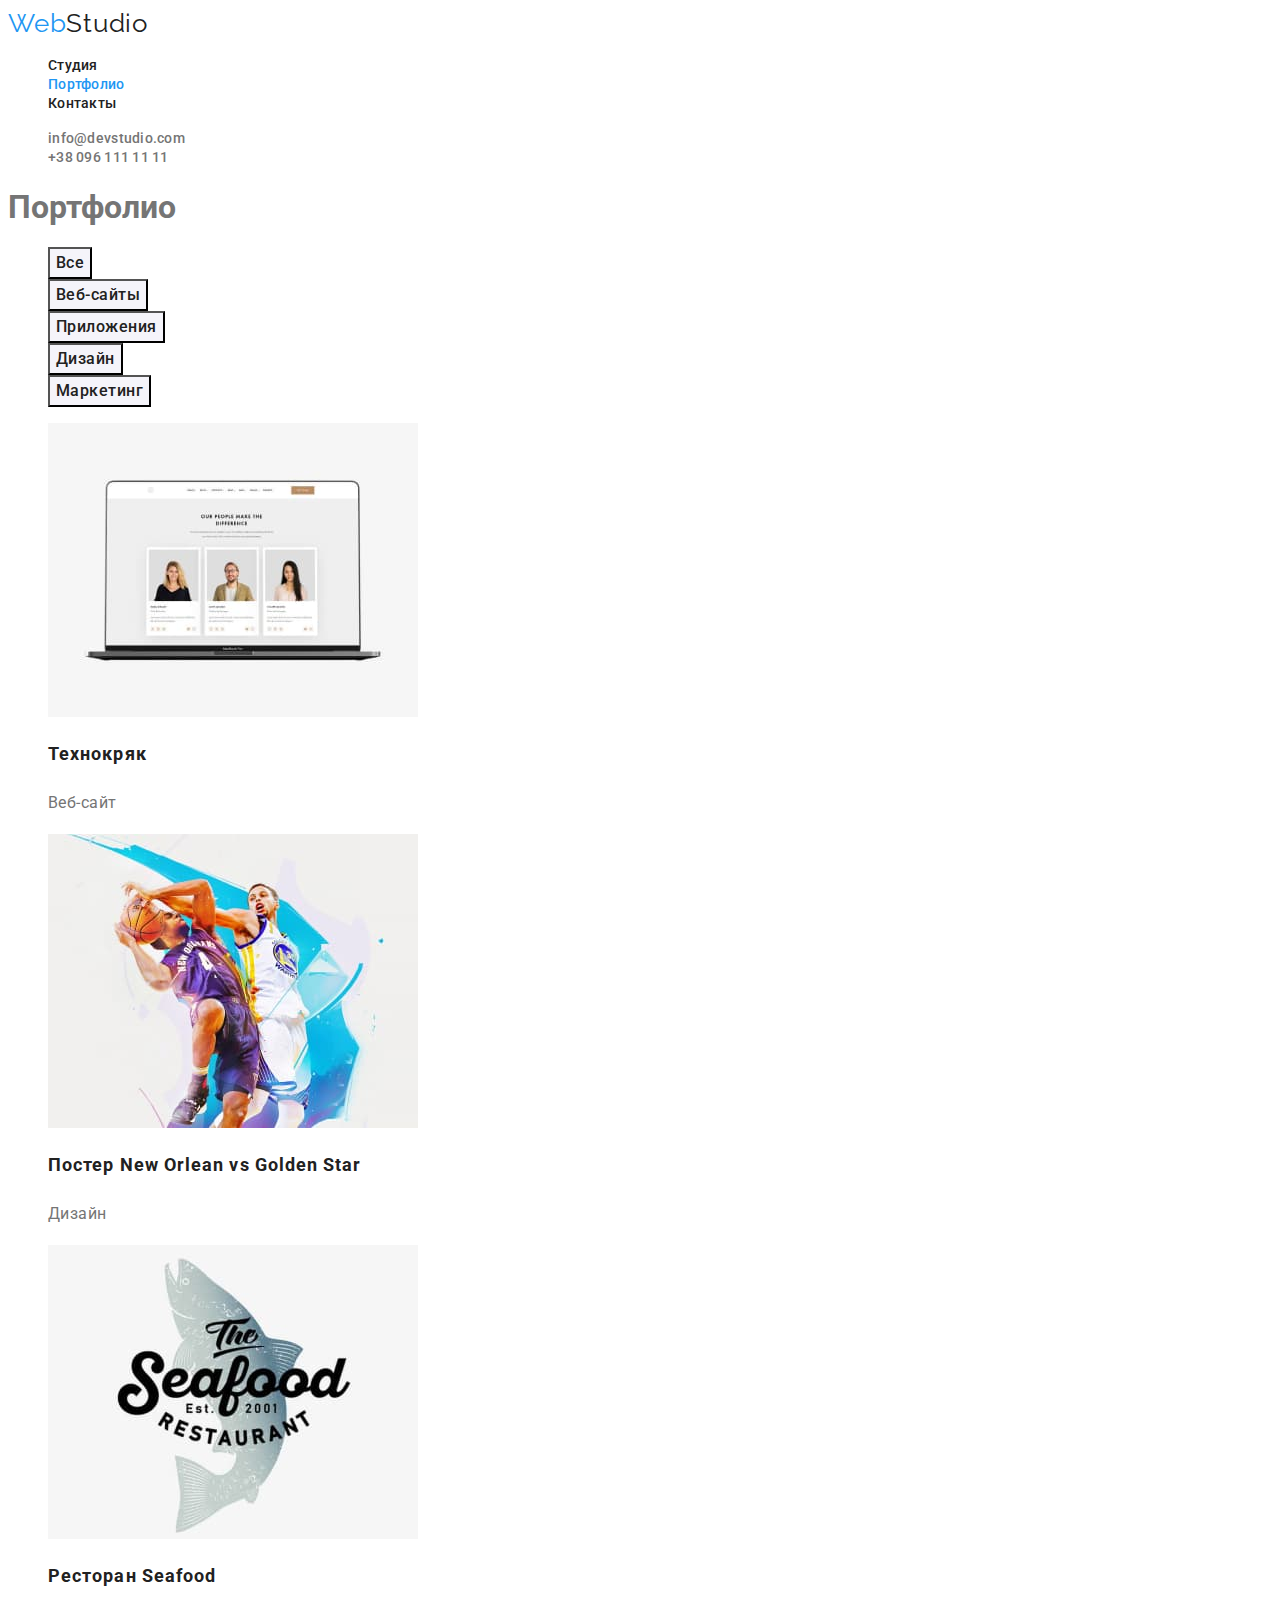
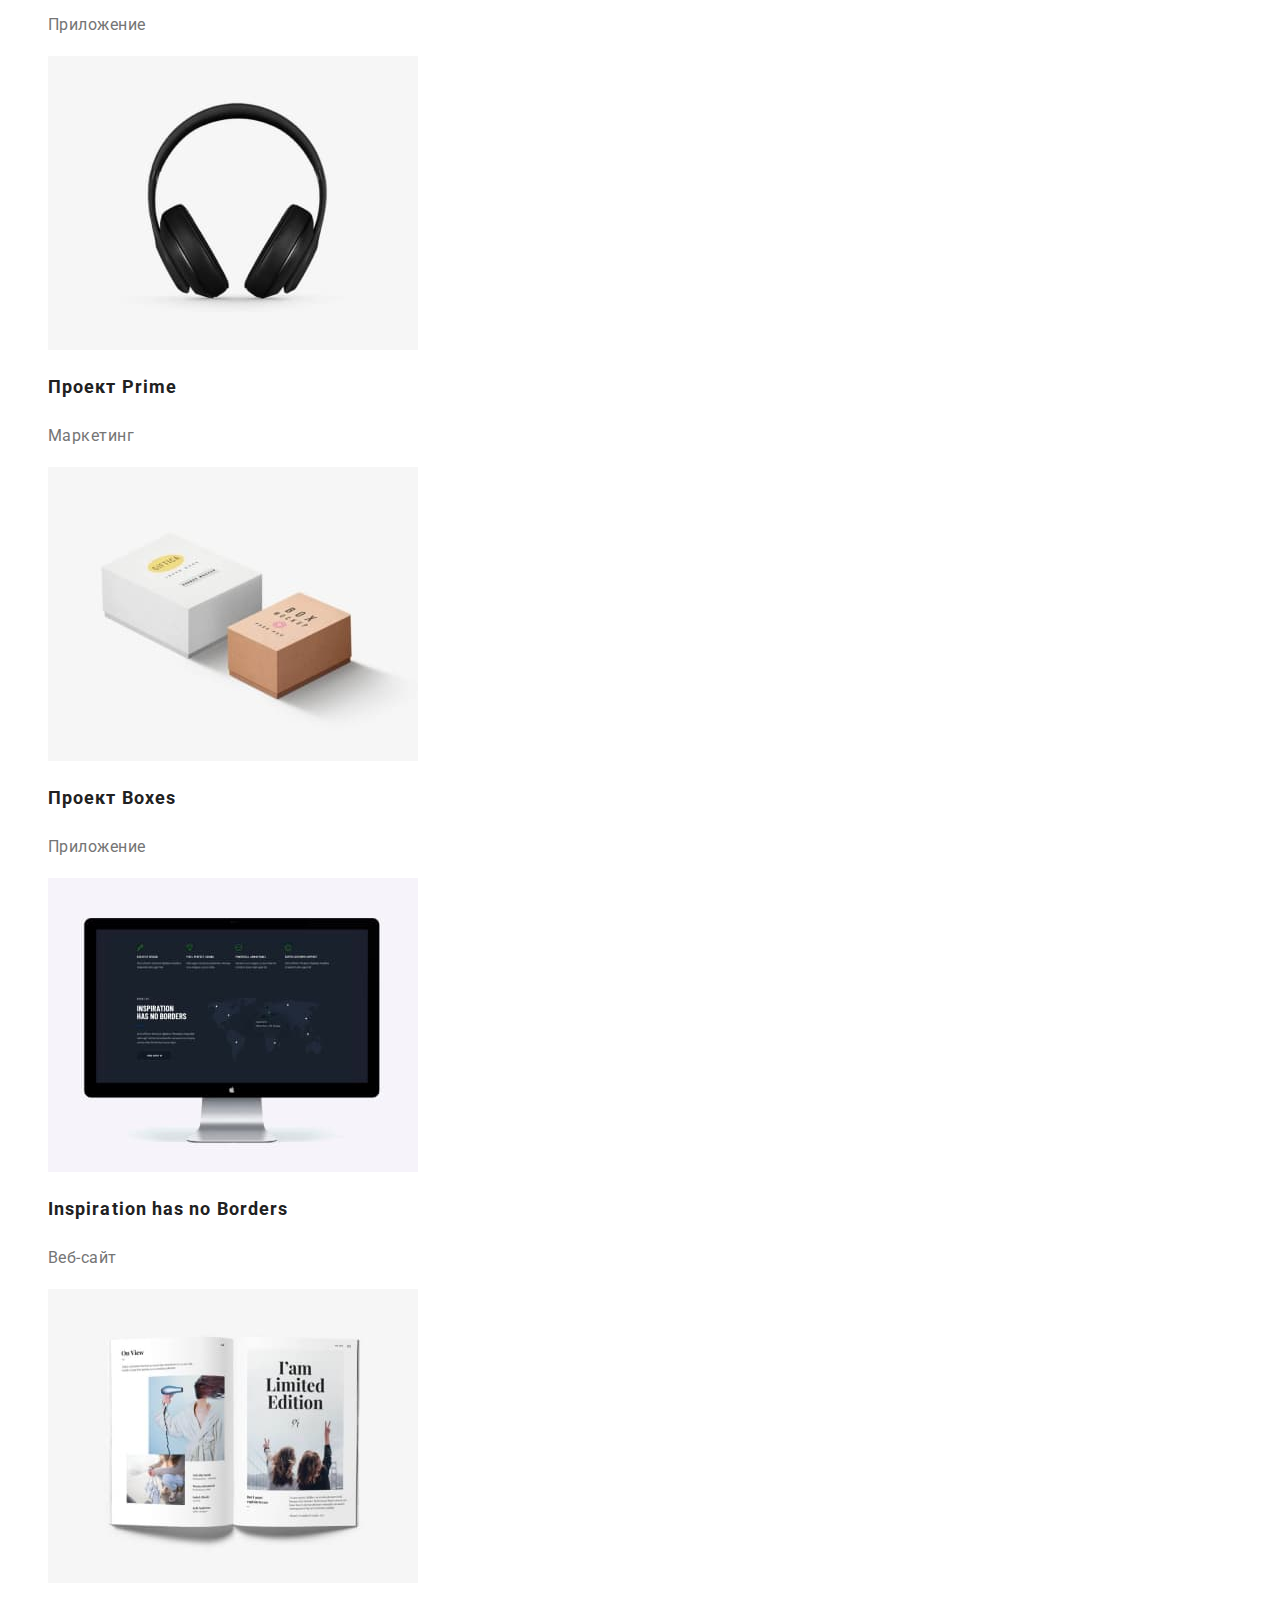
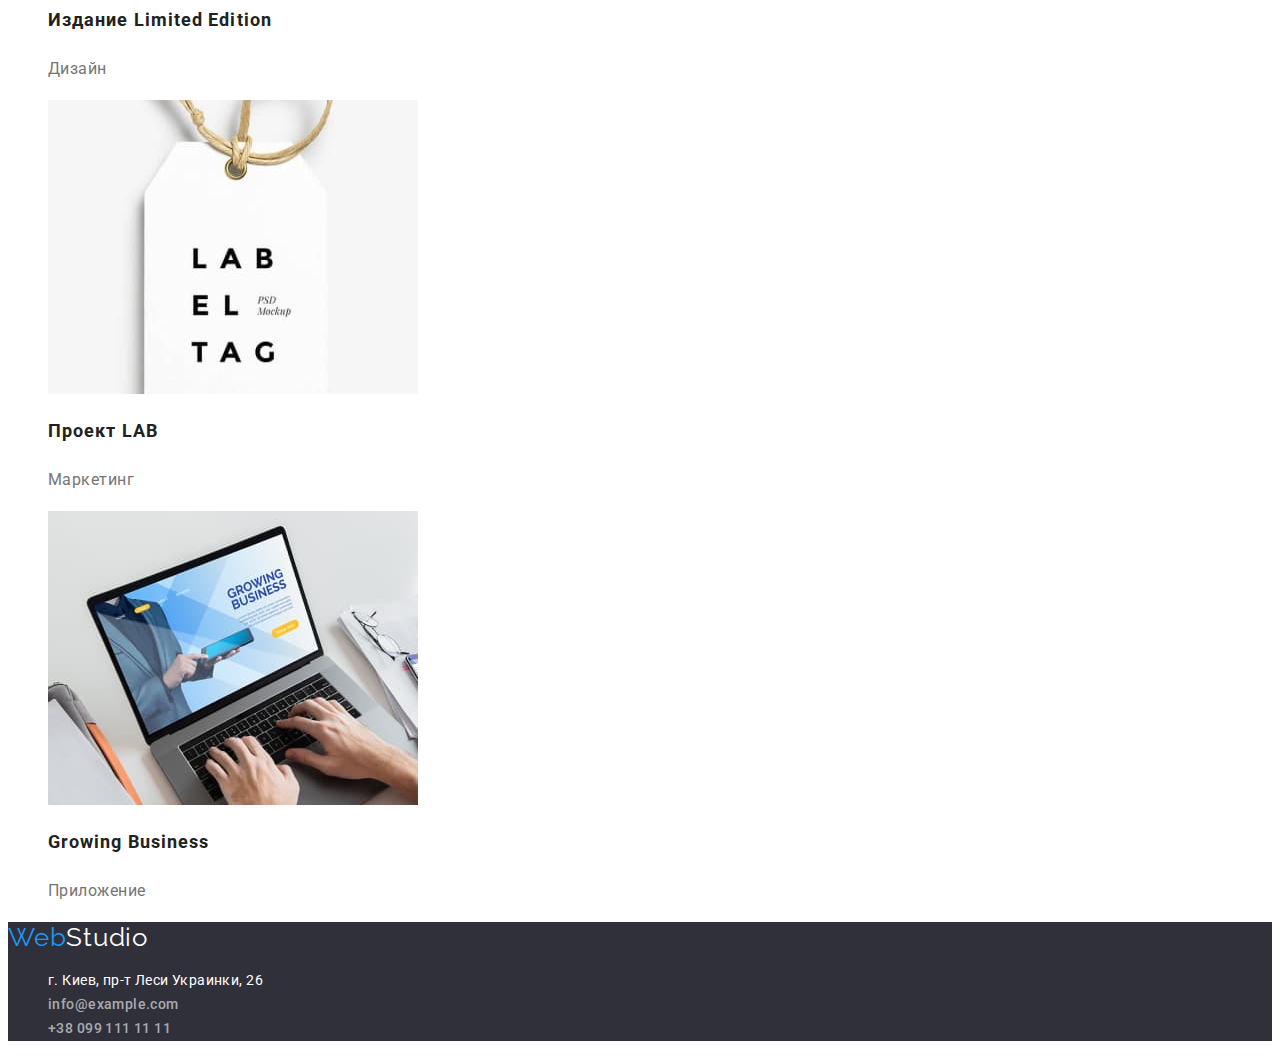
==== portfolio.html @ 7eb6d154 "Copy files from hw 02" ====
<!DOCTYPE html>
<html lang="ru">

<head>
    <meta charset="UTF-8">
    <meta http-equiv="X-UA-Compatible" content="IE=edge">
    <meta name="viewport" content="width=device-width, initial-scale=1.0">
    <title>Студия</title>
    <link
        href="https://fonts.googleapis.com/css2?family=Raleway:wght@700&family=Roboto:wght@400;500;700;900&display=swap"
        rel="stylesheet">
    <link rel="stylesheet" href="./css/styles.css">
</head>

<body>
    <header class="head">
        <a class="logo link" lang="en" href="./index.html">Web<span class="logo-studio">Studio</span></a>
        <nav>
            <ul>
                <li>
                    <a class="nav link" href="./index.html">Студия</a>
                </li>
                <li>
                    <a class="nav link current-page" href="./portfolio.html">Портфолио</a>
                </li>
                <li>
                    <a class="nav link" href="#contacts">Контакты</a>
                </li>
            </ul>
        </nav>
        <ul>
            <li>
                <a class="contact link" href="mailto:info@devstudio.com">info@devstudio.com</a>
            </li>
            <li>
                <a class="contact link" href="tel:+380961111111">+38 096 111 11 11</a>
            </li>
        </ul>
    </header>

    <main>
        <section>
            <h1>Портфолио</h1>
            <ul class="filter">
                <li>
                    <button class="filter-button" type="button">Все</button>                          
                </li>
                <li>
                    <button class="filter-button" type="button">Веб-сайты</button>
                </li>
                <li>
                    <button class="filter-button" type="button">Приложения</button>
                </li>
                <li>
                    <button class="filter-button" type="button">Дизайн</button>
                </li>
                <li>
                    <button class="filter-button" type="button">Маркетинг</button>
                </li>
            </ul>
            <ul>
                <li>
                    <a class="link" href="">
                        <img src="./images/portfolio/img-techno.jpg" alt="Страница сайта с командой" width="370" height="294">
                        <h2 class="project">Технокряк</h2>
                        <p class="project-description">Веб-сайт</p>
                    </a>
                </li>
                <li>
                    <a class="link" href="">
                        <img src="./images/portfolio/img-basketball.jpg" alt="Баскетболисты" width="370" height="294">
                        <h2 class="project">Постер New Orlean vs Golden Star</h2>
                        <p class="project-description">Дизайн</p>
                    </a>
                </li>
                <li>
                    <a class="link" href="">
                        <img src="./images/portfolio/img-seafood.jpg" alt="Логотип ресторана Seafood" width="370" height="294">
                        <h2 class="project">Ресторан Seafood</h2>
                        <p class="project-description">Приложение</p>
                    </a>
                </li>
                <li>
                    <a class="link" href="">
                        <img src="./images/portfolio/img-headphones.jpg" alt="Наушники" width="370" height="294">
                        <h2 class="project">Проект Prime</h2>
                        <p class="project-description">Маркетинг</p>
                    </a>
                </li>
                <li>
                    <a class="link" href="">
                        <img src="./images/portfolio/img-boxes.jpg" alt="Коробки" width="370" height="294">
                        <h2 class="project">Проект Boxes</h2>
                        <p class="project-description">Приложение</p>
                    </a>
                </li>
                <li>
                    <a class="link" href="">
                        <img src="./images/portfolio/img-monitor.jpg" alt="Монитор" width="370" height="294">
                        <h2 class="project">Inspiration has no Borders</h2>
                        <p class="project-description">Веб-сайт</p>
                    </a>
                </li>
                <li>
                    <a class="link" href="">
                        <img src="./images/portfolio/img-limited.jpg" alt="Журнал" width="370" height="294">
                        <h2 class="project">Издание Limited Edition</h2>
                        <p class="project-description">Дизайн</p>
                    </a>
                </li>
                <li>
                    <a class="link" href="">
                        <img src="./images/portfolio/img-lab.jpg" alt="Ярлык" width="370" height="294">
                        <h2 class="project">Проект LAB</h2>
                        <p class="project-description">Маркетинг</p>
                    </a>
                </li>
                <li>
                    <a class="link" href="">
                        <img src="./images/portfolio/img-laptop.jpg" alt="Ноутбук" width="370" height="294">
                        <h2 class="project">Growing Business</h2>
                        <p class="project-description">Приложение</p>
                    </a>
                </li>
            </ul>
        </section>
    </main>

    <footer class="footer">
        <a class="logo link" lang="en" href="./index.html">Web<span class="logo-studio">Studio</span></a>
        <address id="contacts" class="footer-adress">
            <ul>
                <li>
                    <a class="adress link" href="https://goo.gl/maps/GVKszzcCuVBAkBWa6" target="_blank"
                        rel="noopener noreferrer">г. Киев, пр-т Леси Украинки, 26</a>
                </li>
                <li>
                    <a class="contact link" href="mailto:info@example.com">info@example.com</a>
                </li>
                <li>
                    <a class="contact link" href="tel:+380991111111">+38 099 111 11 11</a>
                </li>
            </ul>
        </address>
    </footer>

</body>

</html>
---- css/styles.css ----
:root {
    --primary-text-color: #757575;
    --secondary-text-color: #212121;
    --white-text-color: #FFFFFF;
    --alternative-text-color: #2196F3;
    --secondary-background-color: #F5F4FA;
    --footer-background-color: #2F303A;
    --primary-backgound-color: #FFFFFF;
    --contact-text-color: rgba(255, 255, 255, 0.6);
    --button-background-color: #188CE8;
}


body {
    color: var(--primary-text-color);
    font-family: "Roboto", sans-serif;
    background-color: var(--primary-backgound-color);
}


li {
    list-style-type: none;
}


.nav {
    color: var(--secondary-text-color);
    font-weight: 500;
    font-size: 14px;
    line-height: 1.14;
    letter-spacing: 0.02em;
}


.contact {
    color: var(--primary-text-color);
    font-weight: 500;
    font-size: 14px;
    line-height: 1.14;
    letter-spacing: 0.02em;
}


.footer .contact{
    line-height: 1.71;
    letter-spacing: 0.03em;
    color: var(--contact-text-color);
}


.adress {
    color: var(--white-text-color);
    font-size: 14px;
    line-height: 1.71;    
    letter-spacing: 0.03em;
}


.hero,
.footer {
    background-color: var(--footer-background-color);
}


.text-hero {
    color: var(--white-text-color);
    font-weight: 900;
    font-size: 44px;
    line-height: 1.36;
    text-align: center;
    letter-spacing: 0.06em;
    text-transform: uppercase;
}


.button {
    font-family: inherit;
    font-weight: 700;
    font-size: 16px;
    line-height: 1.87;
    letter-spacing: 0.06em;
    color: var(--white-text-color);
    background-color: var(--alternative-text-color);
    cursor: pointer;
}


.button:hover,
.button:focus {
    background-color: var(--button-background-color);
}


.section-header {
    font-weight: 700;
    font-size: 36px;
    line-height: 1.16;
    text-align: center;
    letter-spacing: 0.03em;

    color: var(--secondary-text-color);
}


.secondary-header {
    font-weight: 700;
    font-size: 14px;
    line-height: 1.14;
    letter-spacing: 0.03em;
    text-transform: uppercase;
    color: var(--secondary-text-color);
}


.description {
    font-size: 14px;
    line-height: 1.71;
    letter-spacing: 0.03em;
}


.team {
    background-color: var(--secondary-background-color);
}


.name {
    font-weight: 500;
    font-size: 16px;
    line-height: 1.19;
    text-align: center;
    letter-spacing: 0.03em;
    color: var(--secondary-text-color);
}


.profession {
    font-size: 16px;
    line-height: 1.19;
    text-align: center;
    letter-spacing: 0.03em;
}


.logo {         
    font-family: "Raleway", sans-serif;
    color: var(--alternative-text-color);
    font-size: 26px;
    line-height: 1.2;
    letter-spacing: 0.03em;
}


.logo-studio {
    color: var(--secondary-text-color);
}


.footer .logo-studio {
    color: var(--white-text-color);
}


.link {
    text-decoration: none;
}


.footer-adress {
    font-style: normal;
}


.link:hover,
link:focus {
    color: var(--alternative-text-color)
}


.filter-button {
    font-family: inherit;
    color: var(--secondary-text-color);
    background-color: var(--secondary-background-color);
    font-weight: 500;
    font-size: 16px;
    line-height: 1.62;
    letter-spacing: 0.03em;
    cursor: pointer;
}


.filter-button:hover,
.filter-button:focus {
    color: var(--white-text-color);
    background-color: var(--alternative-text-color);
}


.project {
    font-weight: 700;
    font-size: 18px;
    line-height: 2;
    letter-spacing: 0.06em;
    color: var(--secondary-text-color);
}


.project-description {
    font-size: 16px;
    line-height: 1.88;
    letter-spacing: 0.03em;
    color: var(--primary-text-color);
}


.current-page {
    color: var(--alternative-text-color);
}
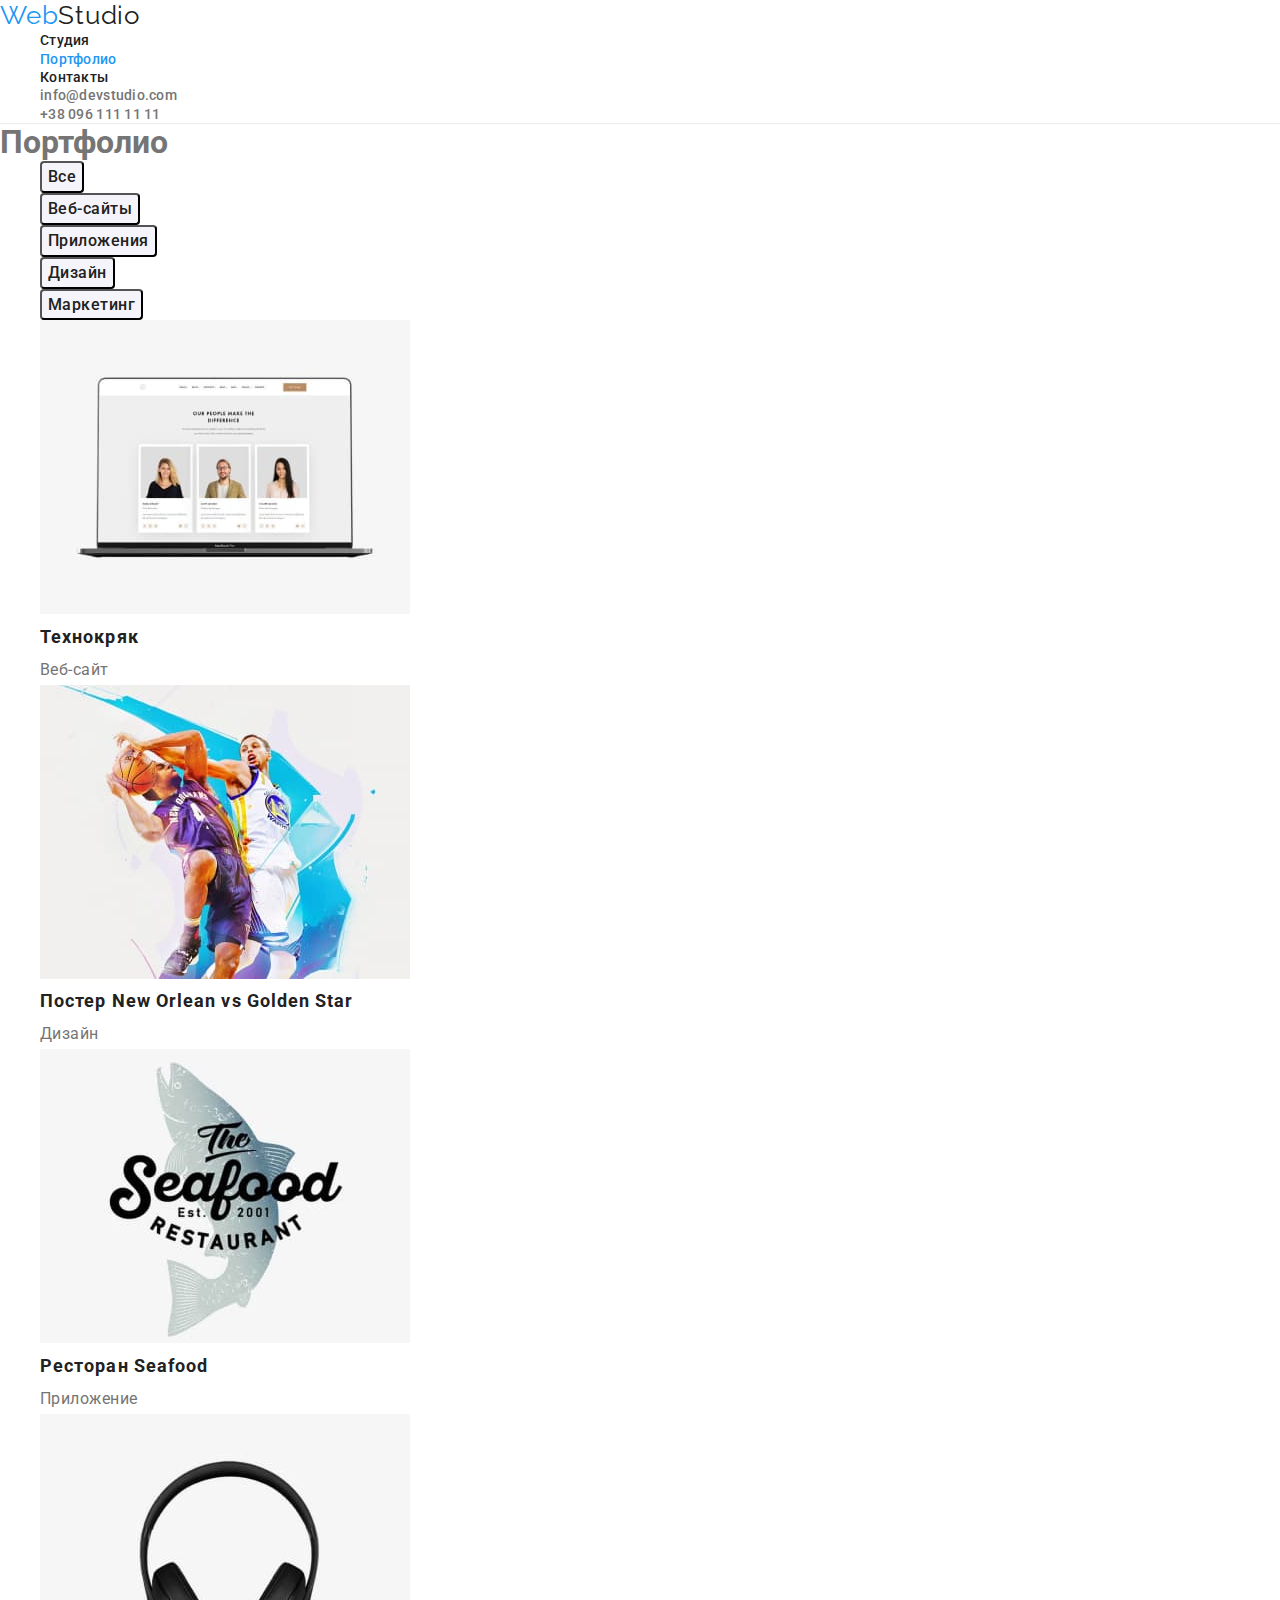
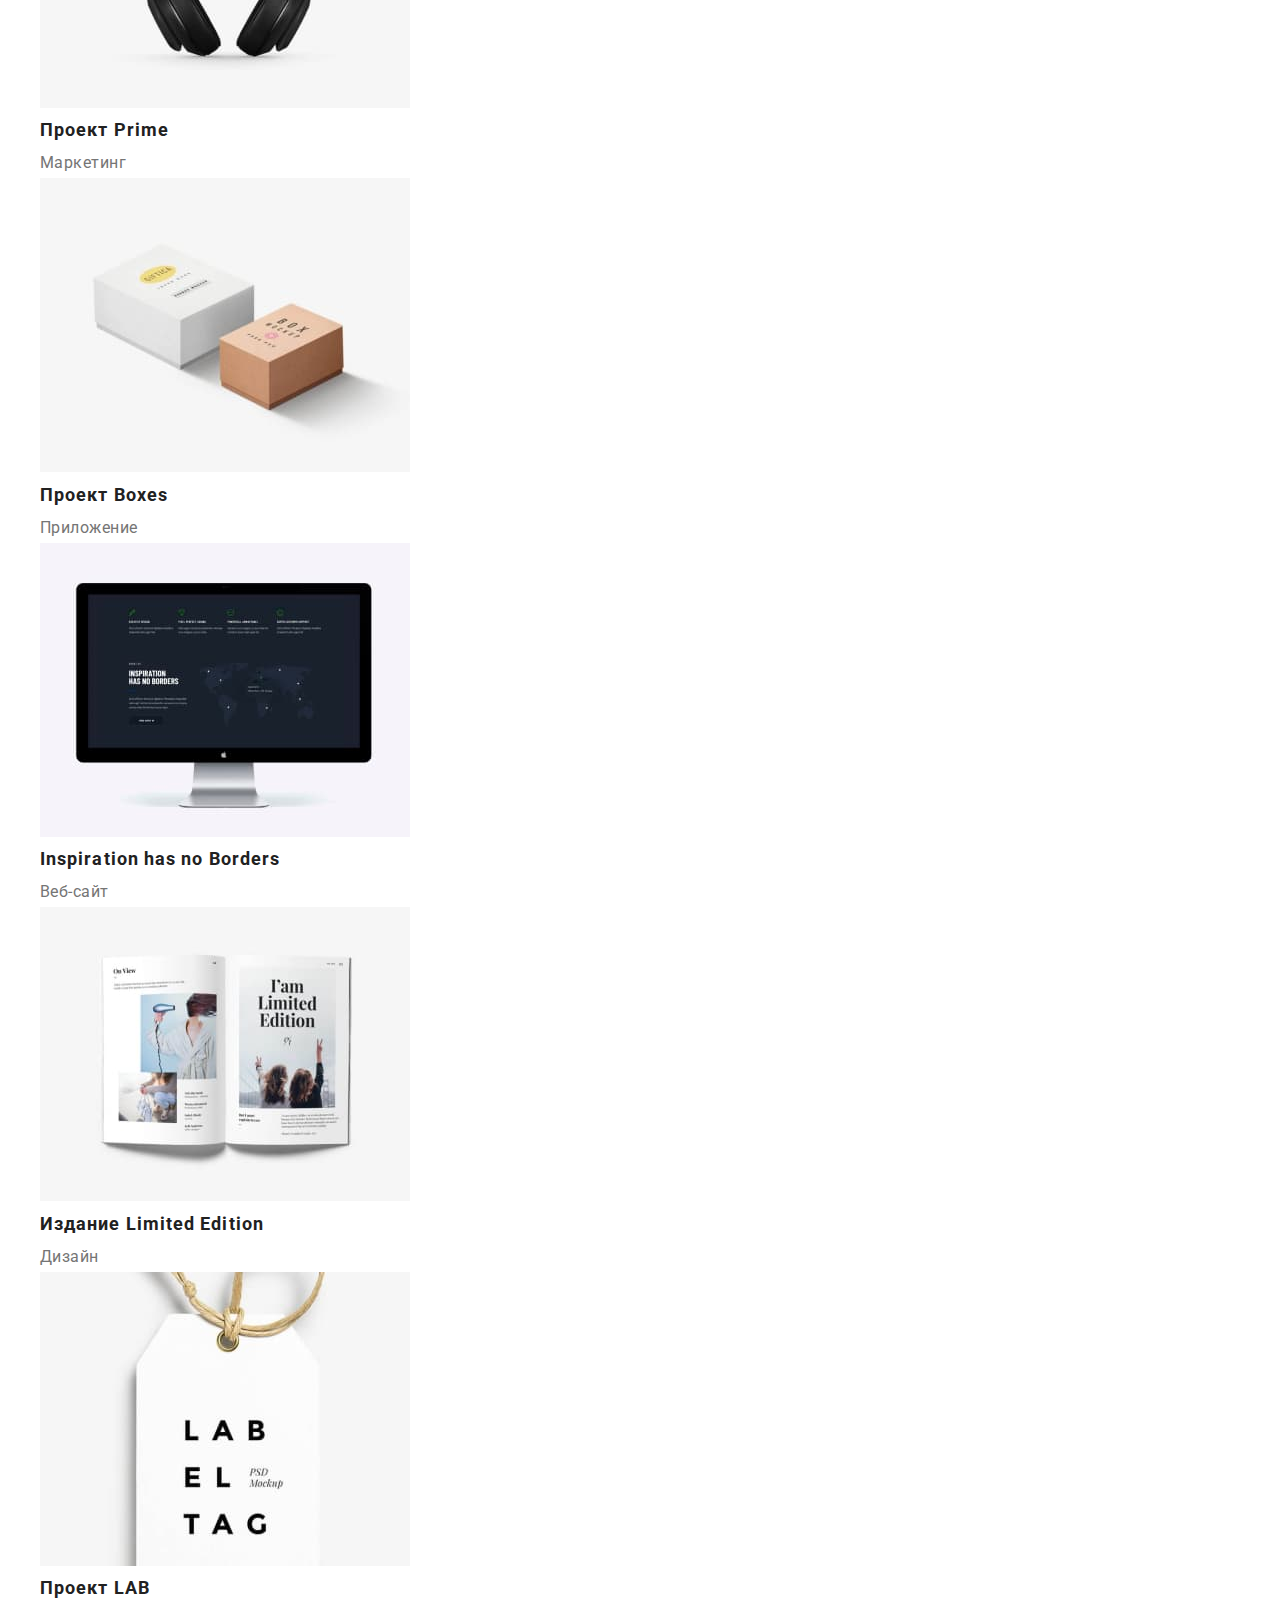
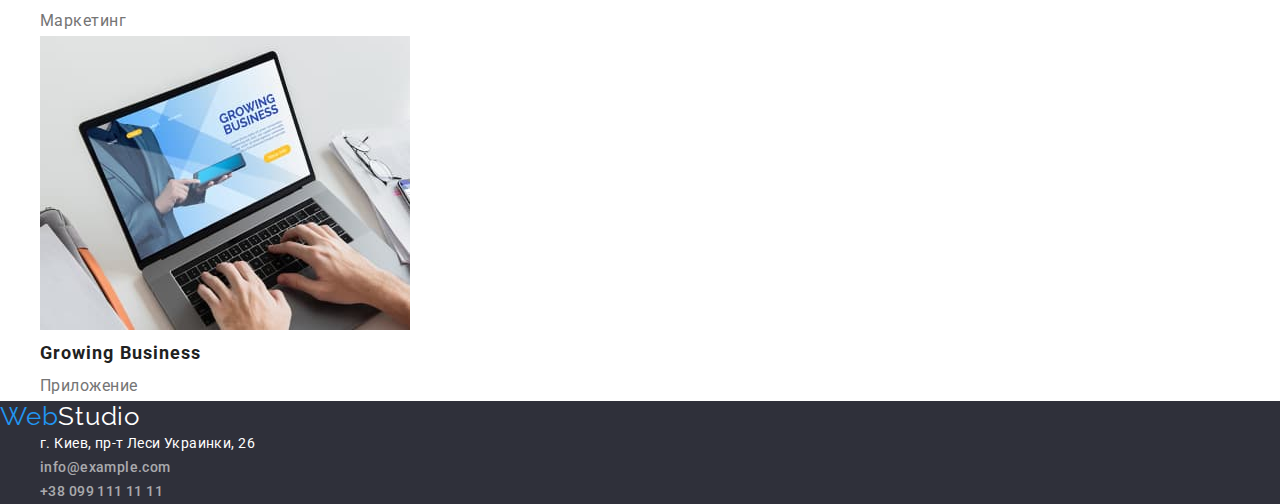
==== commit 1298b7f0: "CSS changes" ====
--- a/portfolio.html
+++ b/portfolio.html
@@ -6,6 +6,7 @@
     <meta http-equiv="X-UA-Compatible" content="IE=edge">
     <meta name="viewport" content="width=device-width, initial-scale=1.0">
     <title>Студия</title>
+    <link rel="stylesheet" href="https://cdnjs.cloudflare.com/ajax/libs/modern-normalize/1.0.0/modern-normalize.min.css">
     <link
         href="https://fonts.googleapis.com/css2?family=Raleway:wght@700&family=Roboto:wght@400;500;700;900&display=swap"
         rel="stylesheet">
--- a/css/styles.css
+++ b/css/styles.css
@@ -23,6 +23,48 @@
 }
 
 
+h1,
+h2,
+h3,
+ul,
+p {
+    margin: 0;
+}
+
+
+.container {
+    width: 1200px;
+    padding: 0 15px;
+    margin: auto;
+}
+
+.head {
+    border-bottom: 1px solid #ECECEC;
+}
+
+.head-nav {
+    display: flex;
+    align-items: center;
+}
+
+.nav-link,
+.nav-contact {
+    display: flex;
+}
+
+
+.nav-contact .item + .item {
+    margin-left: 50px;
+}
+
+.nav-link .item + .item {
+    margin-left: 50px;
+}
+
+.nav-contact {
+    margin-left: auto;
+}
+
 .nav {
     color: var(--secondary-text-color);
     font-weight: 500;
@@ -82,6 +124,7 @@
     color: var(--white-text-color);
     background-color: var(--alternative-text-color);
     cursor: pointer;
+    border-radius: 4px;
 }
 
 
@@ -186,6 +229,7 @@
     line-height: 1.62;
     letter-spacing: 0.03em;
     cursor: pointer;
+    border-radius: 4px;
 }
 
 
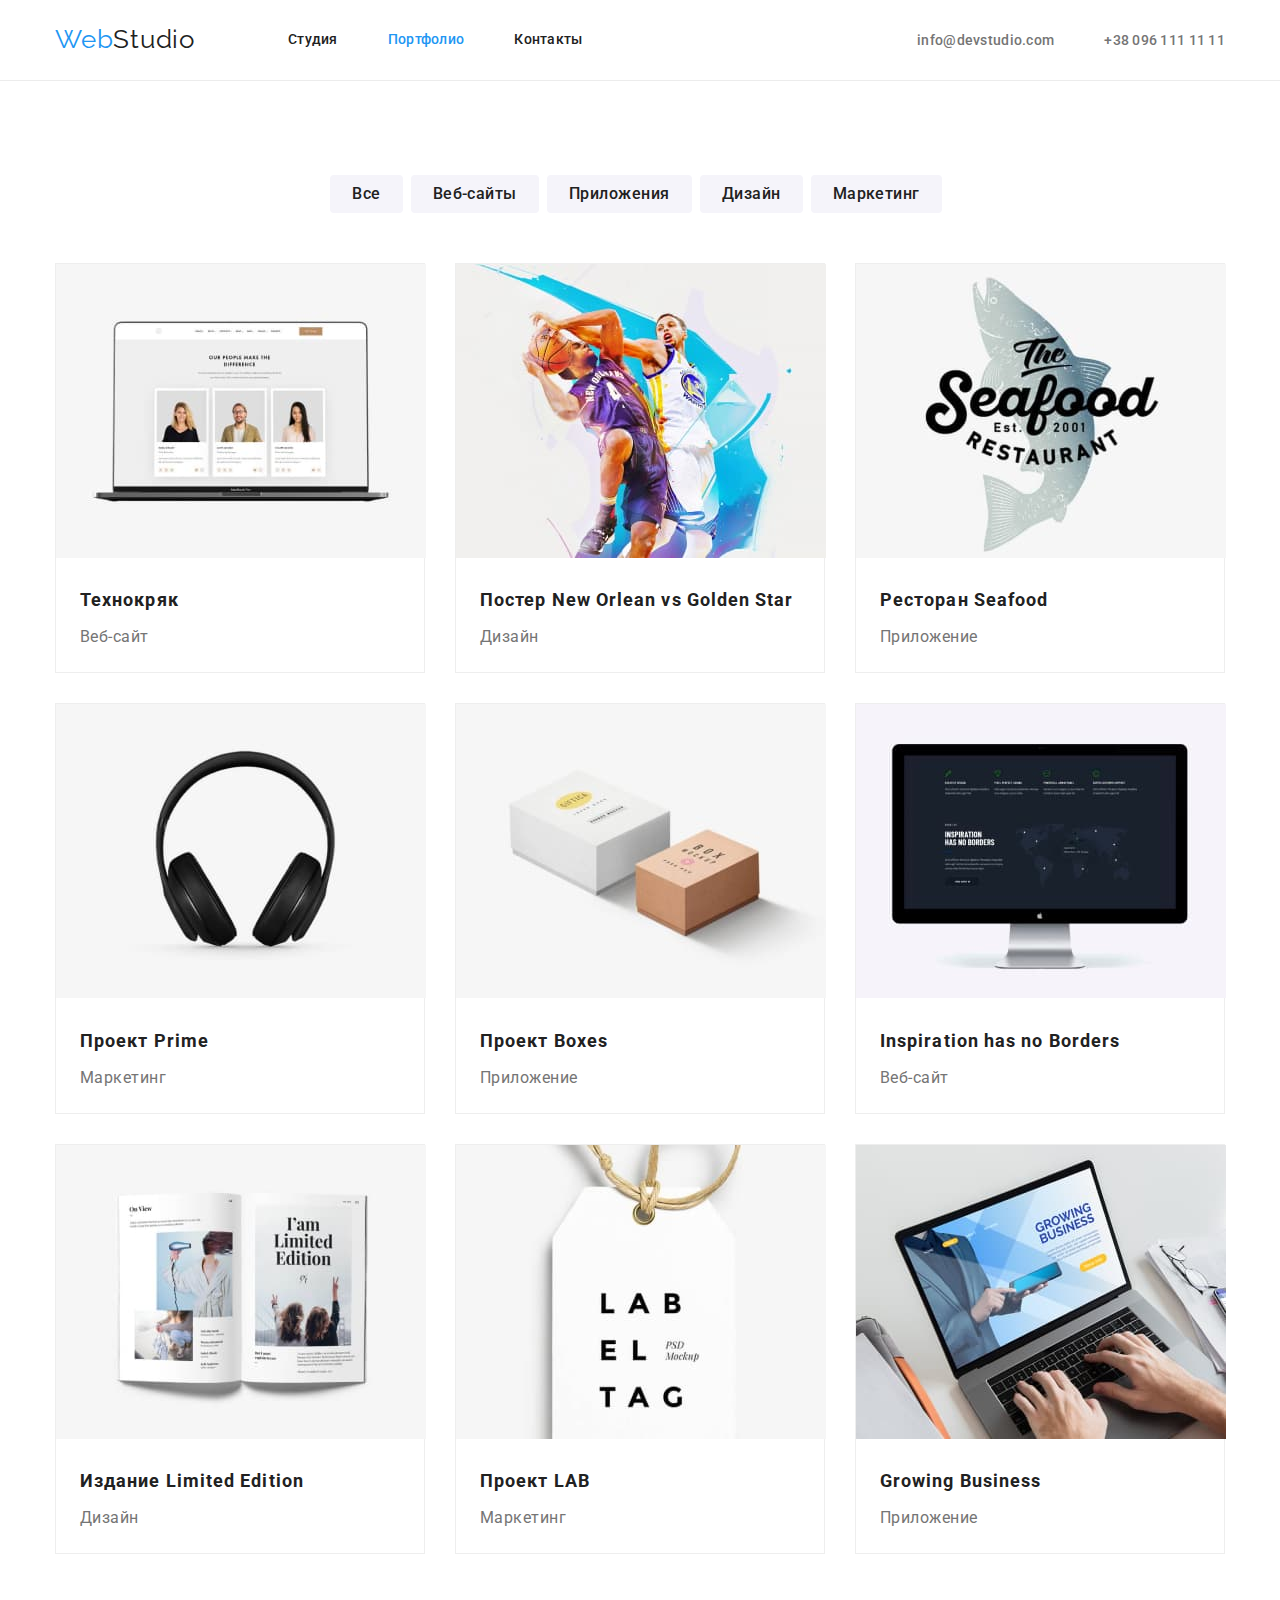
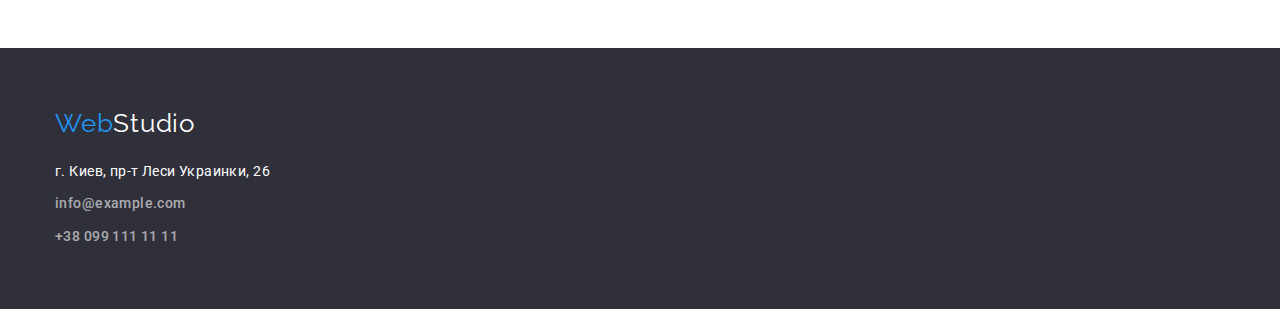
==== commit cba94ba3: "CSS changes for HW-03" ====
--- a/portfolio.html
+++ b/portfolio.html
@@ -15,134 +15,142 @@
 
 <body>
     <header class="head">
-        <a class="logo link" lang="en" href="./index.html">Web<span class="logo-studio">Studio</span></a>
-        <nav>
-            <ul>
-                <li>
-                    <a class="nav link" href="./index.html">Студия</a>
-                </li>
-                <li>
-                    <a class="nav link current-page" href="./portfolio.html">Портфолио</a>
-                </li>
-                <li>
-                    <a class="nav link" href="#contacts">Контакты</a>
-                </li>
-            </ul>
-        </nav>
-        <ul>
-            <li>
-                <a class="contact link" href="mailto:info@devstudio.com">info@devstudio.com</a>
-            </li>
-            <li>
-                <a class="contact link" href="tel:+380961111111">+38 096 111 11 11</a>
-            </li>
-        </ul>
+        <div class="container">
+            <div class="head-nav">
+                <a class="logo link" lang="en" href="./index.html">Web<span class="logo-studio">Studio</span></a>
+                <nav class="nav">
+                    <ul class="nav-link">
+                        <li class="item">
+                            <a class="nav link" href="./index.html">Студия</a>
+                        </li>
+                        <li class="item">
+                            <a class="nav link current-page" href="./portfolio.html">Портфолио</a>
+                        </li>
+                        <li class="item">
+                            <a class="nav link" href="#contacts">Контакты</a>
+                        </li>
+                    </ul>
+                </nav>
+                <ul class="nav-contact">
+                    <li class="item">
+                        <a class="contact link" href="mailto:info@devstudio.com">info@devstudio.com</a>
+                    </li>
+                    <li class="item">
+                        <a class="contact link" href="tel:+380961111111">+38 096 111 11 11</a>
+                    </li>
+                </ul>
+            </div>
+        </div>
     </header>
 
     <main>
-        <section>
-            <h1>Портфолио</h1>
-            <ul class="filter">
-                <li>
-                    <button class="filter-button" type="button">Все</button>                          
-                </li>
-                <li>
-                    <button class="filter-button" type="button">Веб-сайты</button>
-                </li>
-                <li>
-                    <button class="filter-button" type="button">Приложения</button>
-                </li>
-                <li>
-                    <button class="filter-button" type="button">Дизайн</button>
-                </li>
-                <li>
-                    <button class="filter-button" type="button">Маркетинг</button>
-                </li>
-            </ul>
-            <ul>
-                <li>
-                    <a class="link" href="">
-                        <img src="./images/portfolio/img-techno.jpg" alt="Страница сайта с командой" width="370" height="294">
-                        <h2 class="project">Технокряк</h2>
-                        <p class="project-description">Веб-сайт</p>
-                    </a>
-                </li>
-                <li>
-                    <a class="link" href="">
-                        <img src="./images/portfolio/img-basketball.jpg" alt="Баскетболисты" width="370" height="294">
-                        <h2 class="project">Постер New Orlean vs Golden Star</h2>
-                        <p class="project-description">Дизайн</p>
-                    </a>
-                </li>
-                <li>
-                    <a class="link" href="">
-                        <img src="./images/portfolio/img-seafood.jpg" alt="Логотип ресторана Seafood" width="370" height="294">
-                        <h2 class="project">Ресторан Seafood</h2>
-                        <p class="project-description">Приложение</p>
-                    </a>
-                </li>
-                <li>
-                    <a class="link" href="">
-                        <img src="./images/portfolio/img-headphones.jpg" alt="Наушники" width="370" height="294">
-                        <h2 class="project">Проект Prime</h2>
-                        <p class="project-description">Маркетинг</p>
-                    </a>
-                </li>
-                <li>
-                    <a class="link" href="">
-                        <img src="./images/portfolio/img-boxes.jpg" alt="Коробки" width="370" height="294">
-                        <h2 class="project">Проект Boxes</h2>
-                        <p class="project-description">Приложение</p>
-                    </a>
-                </li>
-                <li>
-                    <a class="link" href="">
-                        <img src="./images/portfolio/img-monitor.jpg" alt="Монитор" width="370" height="294">
-                        <h2 class="project">Inspiration has no Borders</h2>
-                        <p class="project-description">Веб-сайт</p>
-                    </a>
-                </li>
-                <li>
-                    <a class="link" href="">
-                        <img src="./images/portfolio/img-limited.jpg" alt="Журнал" width="370" height="294">
-                        <h2 class="project">Издание Limited Edition</h2>
-                        <p class="project-description">Дизайн</p>
-                    </a>
-                </li>
-                <li>
-                    <a class="link" href="">
-                        <img src="./images/portfolio/img-lab.jpg" alt="Ярлык" width="370" height="294">
-                        <h2 class="project">Проект LAB</h2>
-                        <p class="project-description">Маркетинг</p>
-                    </a>
-                </li>
-                <li>
-                    <a class="link" href="">
-                        <img src="./images/portfolio/img-laptop.jpg" alt="Ноутбук" width="370" height="294">
-                        <h2 class="project">Growing Business</h2>
-                        <p class="project-description">Приложение</p>
-                    </a>
-                </li>
-            </ul>
+        <section class="section">
+            <div class="container">
+                <h1 class="visually-hidden">Портфолио</h1>
+                <ul class="filter">
+                    <li class="item">
+                        <button class="filter-button" type="button">Все</button>
+                    </li>
+                    <li class="item">
+                        <button class="filter-button" type="button">Веб-сайты</button>
+                    </li>
+                    <li class="item">
+                        <button class="filter-button" type="button">Приложения</button>
+                    </li>
+                    <li class="item">
+                        <button class="filter-button" type="button">Дизайн</button>
+                    </li>
+                    <li class="item">
+                        <button class="filter-button" type="button">Маркетинг</button>
+                    </li>
+                </ul>
+                <ul class="work-list">
+                    <li class="item">
+                        <a class="link" href="">
+                            <img src="./images/portfolio/img-techno.jpg" alt="Страница сайта с командой" width="370" height="294">
+                            <h2 class="project">Технокряк</h2>
+                            <p class="project-description">Веб-сайт</p>
+                        </a>
+                    </li>
+                    <li class="item">
+                        <a class="link" href="">
+                            <img src="./images/portfolio/img-basketball.jpg" alt="Баскетболисты" width="370" height="294">
+                            <h2 class="project">Постер New Orlean vs Golden Star</h2>
+                            <p class="project-description">Дизайн</p>
+                        </a>
+                    </li>
+                    <li class="item">
+                        <a class="link" href="">
+                            <img src="./images/portfolio/img-seafood.jpg" alt="Логотип ресторана Seafood" width="370" height="294">
+                            <h2 class="project">Ресторан Seafood</h2>
+                            <p class="project-description">Приложение</p>
+                        </a>
+                    </li>
+                    <li class="item">
+                        <a class="link" href="">
+                            <img src="./images/portfolio/img-headphones.jpg" alt="Наушники" width="370" height="294">
+                            <h2 class="project">Проект Prime</h2>
+                            <p class="project-description">Маркетинг</p>
+                        </a>
+                    </li>
+                    <li class="item">
+                        <a class="link" href="">
+                            <img src="./images/portfolio/img-boxes.jpg" alt="Коробки" width="370" height="294">
+                            <h2 class="project">Проект Boxes</h2>
+                            <p class="project-description">Приложение</p>
+                        </a>
+                    </li>
+                    <li class="item">
+                        <a class="link" href="">
+                            <img src="./images/portfolio/img-monitor.jpg" alt="Монитор" width="370" height="294">
+                            <h2 class="project">Inspiration has no Borders</h2>
+                            <p class="project-description">Веб-сайт</p>
+                        </a>
+                    </li>
+                    <li class="item">
+                        <a class="link" href="">
+                            <img src="./images/portfolio/img-limited.jpg" alt="Журнал" width="370" height="294">
+                            <h2 class="project">Издание Limited Edition</h2>
+                            <p class="project-description">Дизайн</p>
+                        </a>
+                    </li>
+                    <li class="item">
+                        <a class="link" href="">
+                            <img src="./images/portfolio/img-lab.jpg" alt="Ярлык" width="370" height="294">
+                            <h2 class="project">Проект LAB</h2>
+                            <p class="project-description">Маркетинг</p>
+                        </a>
+                    </li>
+                    <li class="item">
+                        <a class="link" href="">
+                            <img src="./images/portfolio/img-laptop.jpg" alt="Ноутбук" width="370" height="294">
+                            <h2 class="project">Growing Business</h2>
+                            <p class="project-description">Приложение</p>
+                        </a>
+                    </li>
+                </ul>
+            </div>
         </section>
     </main>
-
+    
     <footer class="footer">
-        <a class="logo link" lang="en" href="./index.html">Web<span class="logo-studio">Studio</span></a>
-        <address id="contacts" class="footer-adress">
-            <ul>
-                <li>
-                    <a class="adress link" href="https://goo.gl/maps/GVKszzcCuVBAkBWa6" target="_blank"
-                        rel="noopener noreferrer">г. Киев, пр-т Леси Украинки, 26</a>
-                </li>
-                <li>
-                    <a class="contact link" href="mailto:info@example.com">info@example.com</a>
-                </li>
-                <li>
-                    <a class="contact link" href="tel:+380991111111">+38 099 111 11 11</a>
-                </li>
-            </ul>
-        </address>
+        <div class="container">
+            <a class="logo link" lang="en" href="./index.html">Web<span class="logo-studio">Studio</span></a>
+            <address class="footer-adress" id="contacts">
+                <ul>
+                    <li>
+                        <a class="adress link" href="https://goo.gl/maps/GVKszzcCuVBAkBWa6" target="_blank"
+                            rel="noopener noreferrer">г. Киев, пр-т Леси Украинки, 26</a>
+                    </li>
+                    <li>
+                        <a class="contact link" href="mailto:info@example.com">info@example.com</a>
+                    </li>
+                    <li>
+                        <a class="contact link" href="tel:+380991111111">+38 099 111 11 11</a>
+                    </li>
+                </ul>
+            </address>
+        </div>
     </footer>
 
 </body>
--- a/css/styles.css
+++ b/css/styles.css
@@ -1,3 +1,6 @@
+/* Основное */
+
+
 :root {
     --primary-text-color: #757575;
     --secondary-text-color: #212121;
@@ -27,8 +30,10 @@
 h2,
 h3,
 ul,
-p {
+p,
+ul {
     margin: 0;
+    padding: 0;
 }
 
 
@@ -38,13 +43,29 @@
     margin: auto;
 }
 
+.section {
+    padding-top: 94px;
+    padding-bottom: 94px;
+}
+
+
+/* Хедер */
+
+
 .head {
     border-bottom: 1px solid #ECECEC;
 }
 
+
+.logo-studio {
+    color: var(--secondary-text-color);
+}
+
+
 .head-nav {
     display: flex;
     align-items: center;
+    max-height: 80px;
 }
 
 .nav-link,
@@ -52,6 +73,10 @@
     display: flex;
 }
 
+.nav-link {
+    margin-left: 93px;
+}
+
 
 .nav-contact .item + .item {
     margin-left: 50px;
@@ -63,6 +88,8 @@
 
 .nav-contact {
     margin-left: auto;
+    padding-top: 32px;
+    padding-bottom: 32px;
 }
 
 .nav {
@@ -83,13 +110,6 @@
 }
 
 
-.footer .contact{
-    line-height: 1.71;
-    letter-spacing: 0.03em;
-    color: var(--contact-text-color);
-}
-
-
 .adress {
     color: var(--white-text-color);
     font-size: 14px;
@@ -98,11 +118,27 @@
 }
 
 
+
+/* Главные секции */
+
+/* Герой */
+
 .hero,
 .footer {
     background-color: var(--footer-background-color);
 }
 
+.hero {
+    padding-top: 200px;
+    padding-bottom: 200px;
+}
+
+.hero > .container {
+    margin-left: auto;
+    margin-right: auto;
+    align-items: center;
+    
+}
 
 .text-hero {
     color: var(--white-text-color);
@@ -112,6 +148,11 @@
     text-align: center;
     letter-spacing: 0.06em;
     text-transform: uppercase;
+    width: 696px;
+    height: 120px;
+    margin-bottom: 30px;
+    margin-left: auto;
+    margin-right: auto;
 }
 
 
@@ -124,7 +165,12 @@
     color: var(--white-text-color);
     background-color: var(--alternative-text-color);
     cursor: pointer;
+    display: flex;
     border-radius: 4px;
+    padding: 10px 32px;
+    border: 0;   
+    margin-left: auto;
+    margin-right: auto;
 }
 
 
@@ -133,6 +179,15 @@
     background-color: var(--button-background-color);
 }
 
+
+
+/* Наши преимущества */
+
+
+
+.section.advantages {
+    padding-bottom: 0;
+}
 
 .section-header {
     font-weight: 700;
@@ -144,6 +199,33 @@
     color: var(--secondary-text-color);
 }
 
+.visually-hidden {
+    position: absolute;
+    width: 1px;
+    height: 1px;
+    margin: -1px;
+    border: 0;
+    padding: 0;
+    white-space: nowrap;
+    clip-path: inset(100%);
+    clip: rect(0 0 0 0);
+    overflow: hidden;
+}
+
+.list {
+    display: flex;
+}
+
+.list > .item {
+    width: 270px;
+    margin-right: 30px;
+}
+
+
+.list .item:nth-last-child(1) {
+    margin-right: 0;
+}
+
 
 .secondary-header {
     font-weight: 700;
@@ -152,6 +234,7 @@
     letter-spacing: 0.03em;
     text-transform: uppercase;
     color: var(--secondary-text-color);
+    margin-bottom: 10px;
 }
 
 
@@ -160,6 +243,32 @@
     line-height: 1.71;
     letter-spacing: 0.03em;
 }
+
+
+
+
+/* Чем мы занимаемся */
+
+
+
+.images  {
+    display: flex;
+    margin-top: 50px;
+}
+
+.images > .img {
+    width: 370px;
+    margin-right: 30px;
+}
+
+.images .img:nth-last-child(1) {
+    margin-right: 0;
+}
+
+
+
+/* Наша команда */
+
 
 
 .team {
@@ -184,6 +293,34 @@
     letter-spacing: 0.03em;
 }
 
+.team-list {
+    display: flex;
+    margin-top: 50px;
+}
+
+.team-list .teammate {
+    width: 270px;
+    margin-right: 30px;
+    padding-bottom: 30px;
+    box-shadow: 0px 1px 3px rgba(0, 0, 0, 0.12), 0px 1px 1px rgba(0, 0, 0, 0.14), 0px 2px 1px rgba(0, 0, 0, 0.2);
+    border-radius: 0px 0px 4px 4px;
+}
+
+.team-list .teammate:nth-last-child(1) {
+    margin-right: 0;
+}
+
+
+.name {
+    margin-top: 30px;
+    margin-bottom: 10px;
+}
+
+
+
+/* Футер */
+
+
 
 .logo {         
     font-family: "Raleway", sans-serif;
@@ -194,8 +331,11 @@
 }
 
 
-.logo-studio {
-    color: var(--secondary-text-color);
+
+.footer .contact {
+    line-height: 1.71;
+    letter-spacing: 0.03em;
+    color: var(--contact-text-color);
 }
 
 
@@ -204,8 +344,23 @@
 }
 
 
+.footer {
+    padding-top: 60px;
+    padding-bottom: 60px;
+}
+
+
+.footer .adress.link {
+    margin-top: 20px;
+}
+
+.footer .contact.link {
+    margin-top: 9px;
+}
+
 .link {
     text-decoration: none;
+    display: inline-block;
 }
 
 
@@ -217,6 +372,23 @@
 .link:hover,
 link:focus {
     color: var(--alternative-text-color)
+}
+
+
+
+
+
+/* Страничка Портфолио */
+
+/* Фильтр */
+
+.filter {
+    display: flex;
+    align-items: center;
+    margin-left: auto;
+    margin-right: auto;
+    justify-content: center;
+    margin-bottom: 50px;
 }
 
 
@@ -230,6 +402,16 @@
     letter-spacing: 0.03em;
     cursor: pointer;
     border-radius: 4px;
+    border: 0;
+    padding: 6px 22px;
+}
+
+.filter .item {
+    margin-right: 8px;
+}
+
+.filter .img:nth-last-child(1) {
+    margin-right: 0;
 }
 
 
@@ -239,6 +421,8 @@
     background-color: var(--alternative-text-color);
 }
 
+
+/* Работы */
 
 .project {
     font-weight: 700;
@@ -246,6 +430,7 @@
     line-height: 2;
     letter-spacing: 0.06em;
     color: var(--secondary-text-color);
+    margin-top: 20px;
 }
 
 
@@ -254,9 +439,42 @@
     line-height: 1.88;
     letter-spacing: 0.03em;
     color: var(--primary-text-color);
+    margin-top: 4px;
 }
 
 
 .current-page {
     color: var(--alternative-text-color);
+}
+
+.work-list {
+    display: flex;
+    margin-top: 50px;
+    flex-wrap: wrap;
+}
+
+.work-list .item {
+    width: 370px;
+    margin-right: 30px;
+    margin-bottom: 30px;
+    border: 1px solid #EEEEEE;
+    padding-bottom: 20px;
+    padding-left: 24px;
+    padding-right: 24px;
+}
+
+.link img {
+    margin-left: -24px;
+}
+
+.work-list .item:nth-child(3n) {
+    margin-right: 0;
+}
+
+.work-list .item:nth-last-child(-n+3) {
+    margin-bottom: 0;
+}
+
+.work-list .link {
+    display: inline-block;
 }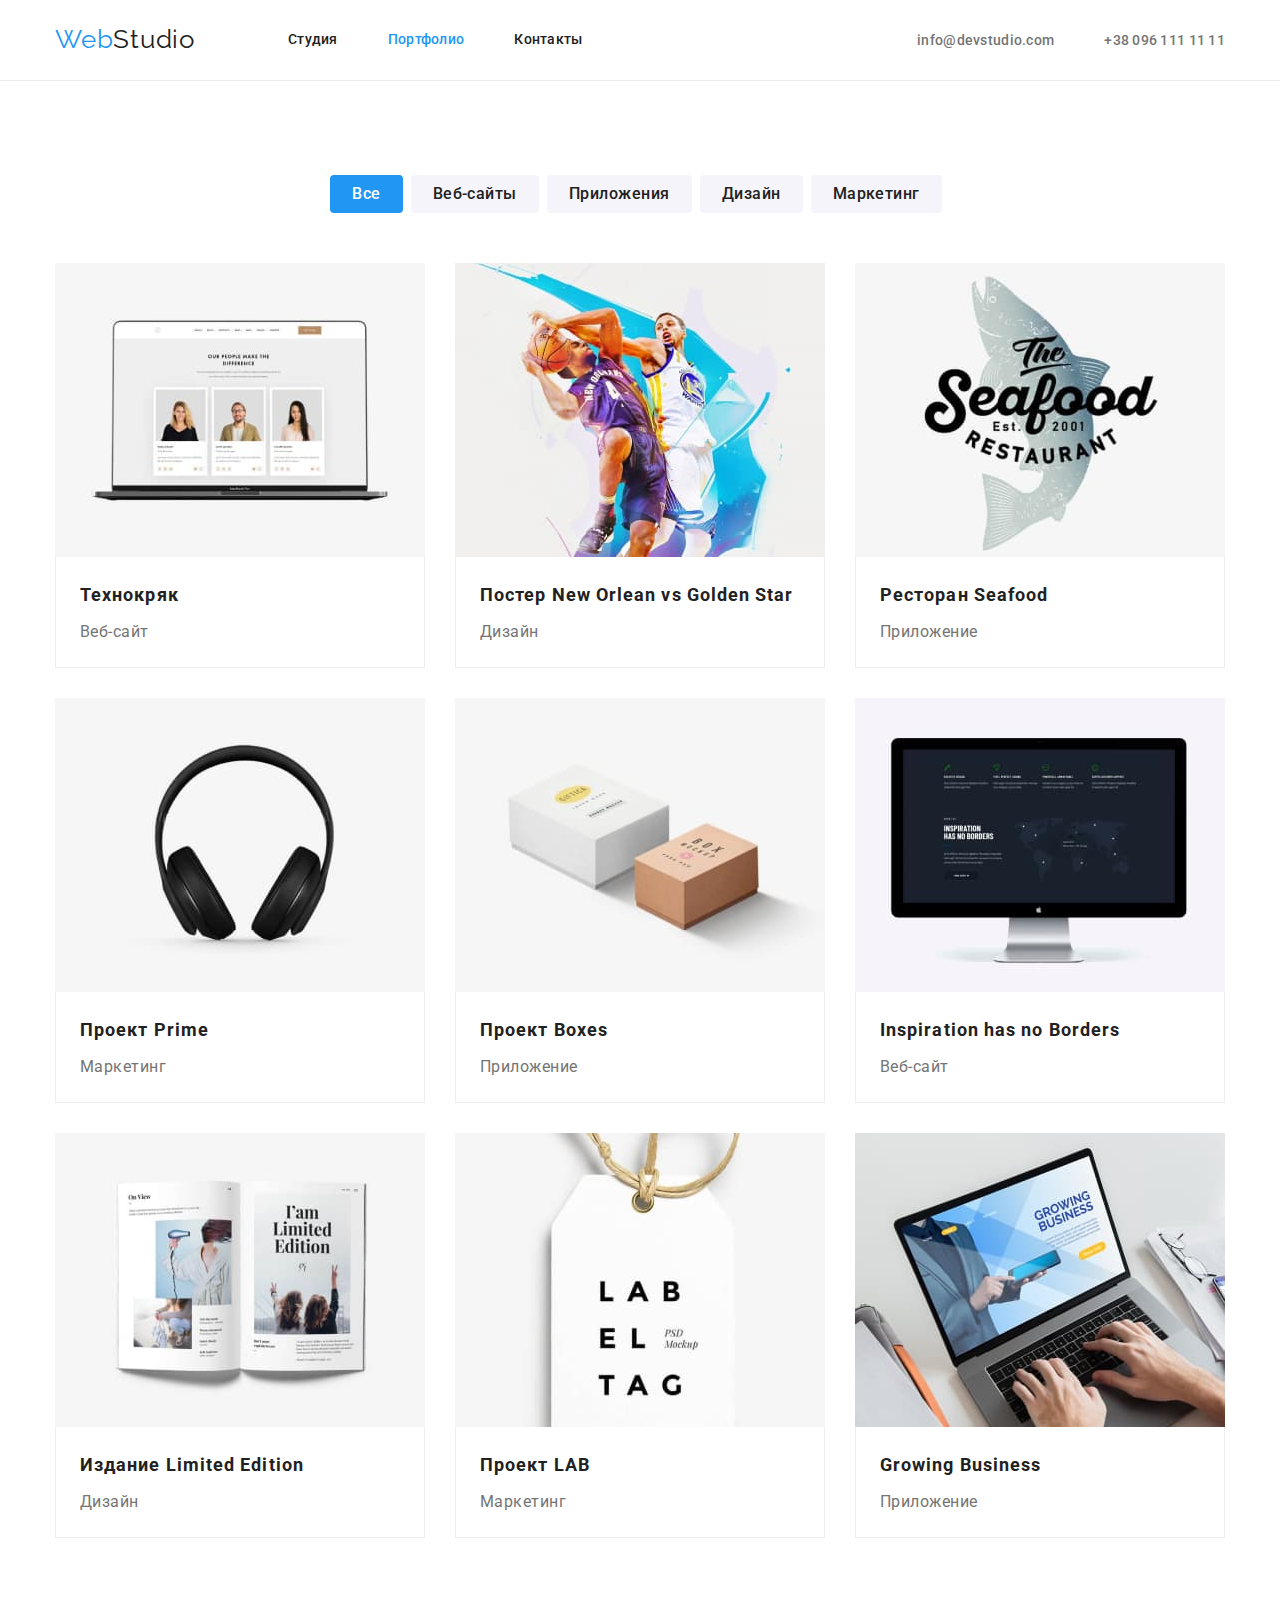
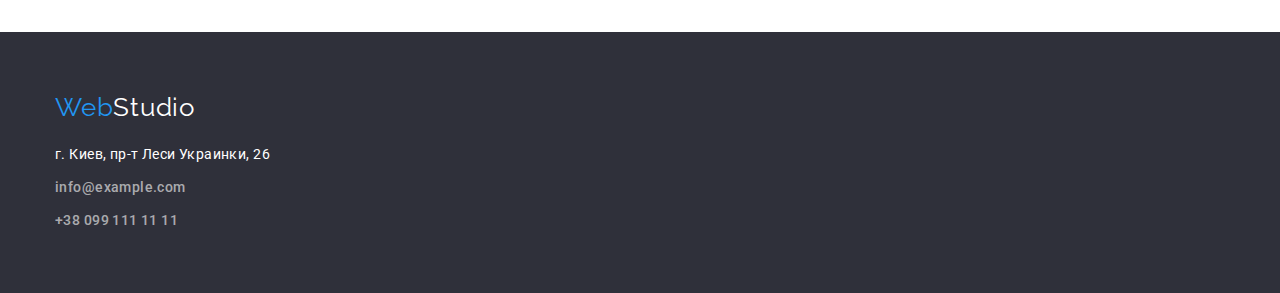
==== commit 4a085a58: "Changes CSS" ====
--- a/portfolio.html
+++ b/portfolio.html
@@ -49,7 +49,7 @@
                 <h1 class="visually-hidden">Портфолио</h1>
                 <ul class="filter">
                     <li class="item">
-                        <button class="filter-button" type="button">Все</button>
+                        <button class="filter-button active" type="button">Все</button>
                     </li>
                     <li class="item">
                         <button class="filter-button" type="button">Веб-сайты</button>
@@ -68,64 +68,82 @@
                     <li class="item">
                         <a class="link" href="">
                             <img src="./images/portfolio/img-techno.jpg" alt="Страница сайта с командой" width="370" height="294">
-                            <h2 class="project">Технокряк</h2>
-                            <p class="project-description">Веб-сайт</p>
+                            <div class="text-project">
+                                <h2 class="project">Технокряк</h2>
+                                <p class="project-description">Веб-сайт</p>
+                            </div>
                         </a>
                     </li>
                     <li class="item">
                         <a class="link" href="">
                             <img src="./images/portfolio/img-basketball.jpg" alt="Баскетболисты" width="370" height="294">
-                            <h2 class="project">Постер New Orlean vs Golden Star</h2>
-                            <p class="project-description">Дизайн</p>
+                            <div class="text-project">
+                                <h2 class="project">Постер New Orlean vs Golden Star</h2>
+                                <p class="project-description">Дизайн</p>
+                            </div>
                         </a>
                     </li>
                     <li class="item">
                         <a class="link" href="">
                             <img src="./images/portfolio/img-seafood.jpg" alt="Логотип ресторана Seafood" width="370" height="294">
-                            <h2 class="project">Ресторан Seafood</h2>
-                            <p class="project-description">Приложение</p>
+                            <div class="text-project">
+                                <h2 class="project">Ресторан Seafood</h2>
+                                <p class="project-description">Приложение</p>
+                            </div>
                         </a>
                     </li>
                     <li class="item">
                         <a class="link" href="">
                             <img src="./images/portfolio/img-headphones.jpg" alt="Наушники" width="370" height="294">
-                            <h2 class="project">Проект Prime</h2>
-                            <p class="project-description">Маркетинг</p>
+                            <div class="text-project">
+                                <h2 class="project">Проект Prime</h2>
+                                <p class="project-description">Маркетинг</p>
+                            </div>
                         </a>
                     </li>
                     <li class="item">
                         <a class="link" href="">
                             <img src="./images/portfolio/img-boxes.jpg" alt="Коробки" width="370" height="294">
-                            <h2 class="project">Проект Boxes</h2>
-                            <p class="project-description">Приложение</p>
+                            <div class="text-project">
+                                <h2 class="project">Проект Boxes</h2>
+                                <p class="project-description">Приложение</p>
+                            </div>
                         </a>
                     </li>
                     <li class="item">
                         <a class="link" href="">
                             <img src="./images/portfolio/img-monitor.jpg" alt="Монитор" width="370" height="294">
-                            <h2 class="project">Inspiration has no Borders</h2>
-                            <p class="project-description">Веб-сайт</p>
+                            <div class="text-project">
+                                <h2 class="project">Inspiration has no Borders</h2>
+                                <p class="project-description">Веб-сайт</p>
+                            </div>
                         </a>
                     </li>
                     <li class="item">
                         <a class="link" href="">
                             <img src="./images/portfolio/img-limited.jpg" alt="Журнал" width="370" height="294">
-                            <h2 class="project">Издание Limited Edition</h2>
-                            <p class="project-description">Дизайн</p>
+                            <div class="text-project">
+                                <h2 class="project">Издание Limited Edition</h2>
+                                <p class="project-description">Дизайн</p>
+                            </div>
                         </a>
                     </li>
                     <li class="item">
                         <a class="link" href="">
                             <img src="./images/portfolio/img-lab.jpg" alt="Ярлык" width="370" height="294">
-                            <h2 class="project">Проект LAB</h2>
-                            <p class="project-description">Маркетинг</p>
+                            <div class="text-project">
+                                <h2 class="project">Проект LAB</h2>
+                                <p class="project-description">Маркетинг</p>
+                            </div>
                         </a>
                     </li>
                     <li class="item">
                         <a class="link" href="">
                             <img src="./images/portfolio/img-laptop.jpg" alt="Ноутбук" width="370" height="294">
-                            <h2 class="project">Growing Business</h2>
-                            <p class="project-description">Приложение</p>
+                            <div class="text-project">
+                                <h2 class="project">Growing Business</h2>
+                                <p class="project-description">Приложение</p>
+                            </div>
                         </a>
                     </li>
                 </ul>
--- a/css/styles.css
+++ b/css/styles.css
@@ -299,6 +299,7 @@
 }
 
 .team-list .teammate {
+    background-color: var(--white-text-color);
     width: 270px;
     margin-right: 30px;
     padding-bottom: 30px;
@@ -350,13 +351,10 @@
 }
 
 
-.footer .adress.link {
-    margin-top: 20px;
-}
-
-.footer .contact.link {
+.footer-adress li:not(:first-child) {
     margin-top: 9px;
 }
+
 
 .link {
     text-decoration: none;
@@ -366,6 +364,7 @@
 
 .footer-adress {
     font-style: normal;
+    margin-top: 20px;
 }
 
 
@@ -416,7 +415,8 @@
 
 
 .filter-button:hover,
-.filter-button:focus {
+.filter-button:focus,
+.active {
     color: var(--white-text-color);
     background-color: var(--alternative-text-color);
 }
@@ -430,7 +430,6 @@
     line-height: 2;
     letter-spacing: 0.06em;
     color: var(--secondary-text-color);
-    margin-top: 20px;
 }
 
 
@@ -457,14 +456,16 @@
     width: 370px;
     margin-right: 30px;
     margin-bottom: 30px;
+}
+
+.text-project {
+    padding: 20px 24px;
     border: 1px solid #EEEEEE;
-    padding-bottom: 20px;
-    padding-left: 24px;
-    padding-right: 24px;
+    border-top: none;
 }
 
 .link img {
-    margin-left: -24px;
+    display: block;
 }
 
 .work-list .item:nth-child(3n) {
@@ -476,5 +477,5 @@
 }
 
 .work-list .link {
-    display: inline-block;
+    display: block;
 }